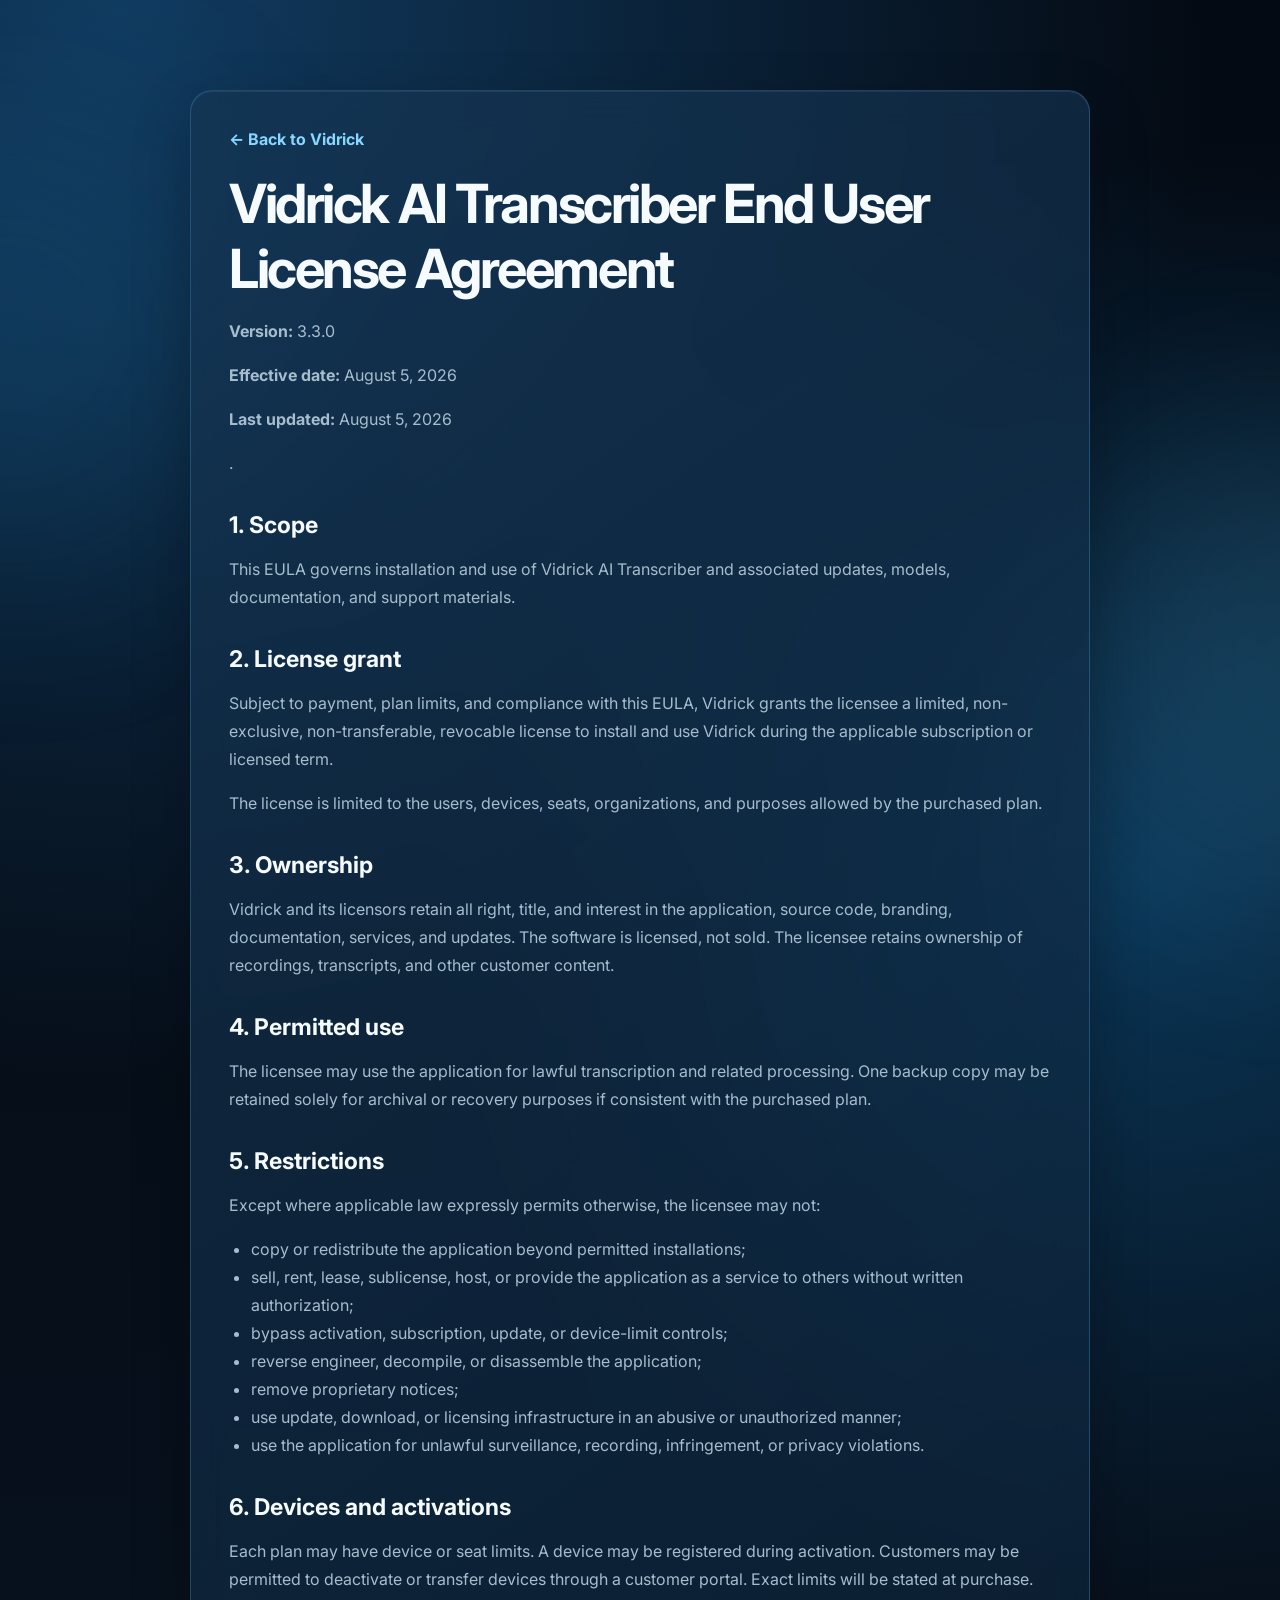
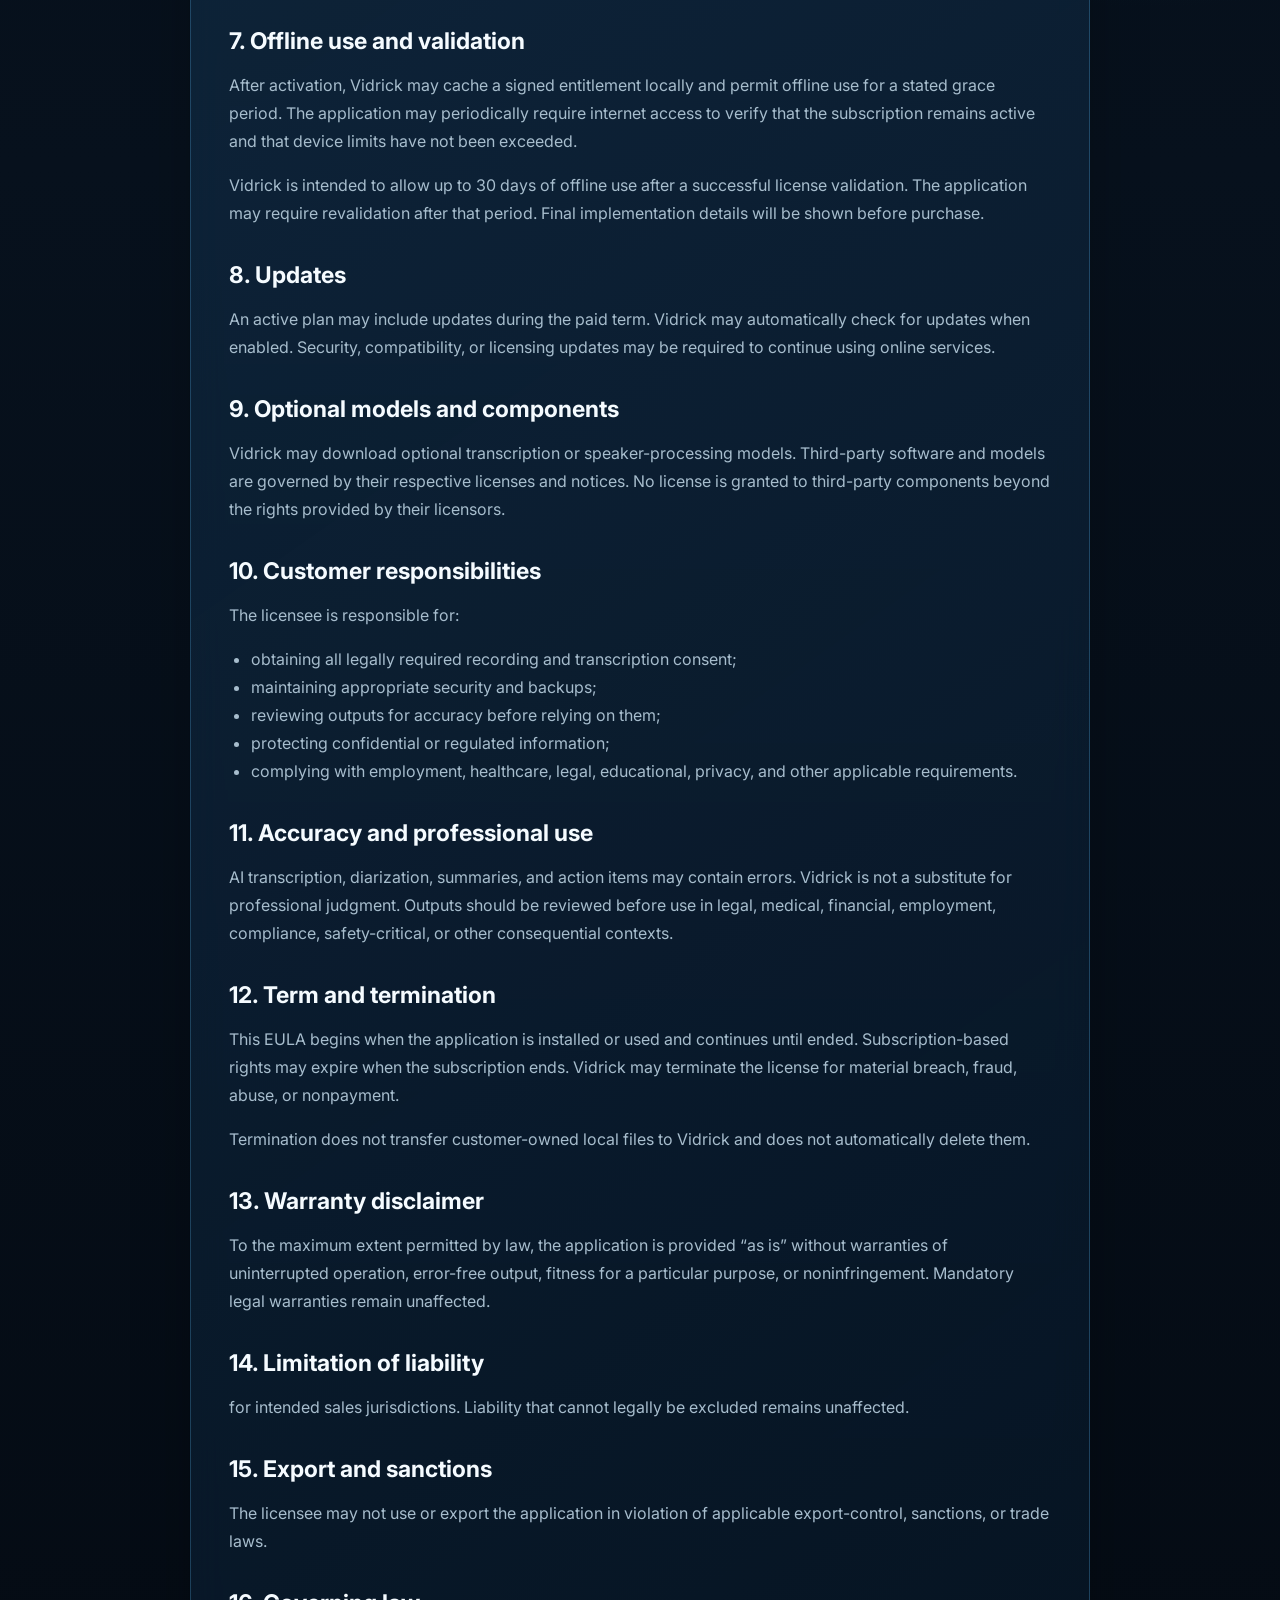
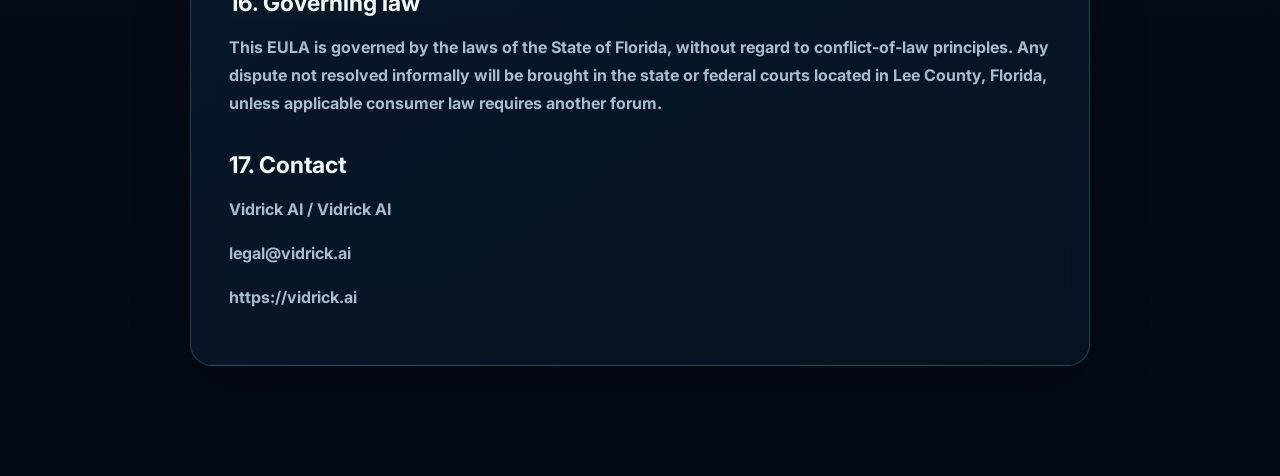
==== eula.html @ 9944ef22 "Add files via upload" ====
<!doctype html>
<html lang="en">
<head>
  <meta charset="utf-8">
  <meta name="viewport" content="width=device-width,initial-scale=1">
  <title>End User License Agreement | Vidrick</title>
  <meta name="theme-color" content="#07111d">
  <link rel="preconnect" href="https://fonts.googleapis.com">
  <link rel="preconnect" href="https://fonts.gstatic.com" crossorigin>
  <link href="https://fonts.googleapis.com/css2?family=Inter:wght@400;500;600;700;800&display=swap" rel="stylesheet">
  <link rel="stylesheet" href="styles.css">
</head>
<body>
  <div class="ambient ambient-one"></div>
  <div class="ambient ambient-two"></div>
  <main class="legal-page shell">
    <article class="legal-card glass">
      <a class="legal-back" href="index.html">← Back to Vidrick</a>
      <h1>Vidrick AI Transcriber End User License Agreement</h1>
<p><strong>Version:</strong> 3.3.0</p>
<p><strong>Effective date:</strong> August 5, 2026</p>
<p><strong>Last updated:</strong> August 5, 2026</p>
<p>.</p>
<h2>1. Scope</h2>
<p>This EULA governs installation and use of Vidrick AI Transcriber and associated updates, models, documentation, and support materials.</p>
<h2>2. License grant</h2>
<p>Subject to payment, plan limits, and compliance with this EULA, Vidrick grants the licensee a limited, non-exclusive, non-transferable, revocable license to install and use Vidrick during the applicable subscription or licensed term.</p>
<p>The license is limited to the users, devices, seats, organizations, and purposes allowed by the purchased plan.</p>
<h2>3. Ownership</h2>
<p>Vidrick and its licensors retain all right, title, and interest in the application, source code, branding, documentation, services, and updates. The software is licensed, not sold. The licensee retains ownership of recordings, transcripts, and other customer content.</p>
<h2>4. Permitted use</h2>
<p>The licensee may use the application for lawful transcription and related processing. One backup copy may be retained solely for archival or recovery purposes if consistent with the purchased plan.</p>
<h2>5. Restrictions</h2>
<p>Except where applicable law expressly permits otherwise, the licensee may not:</p>
<ul>
<li>copy or redistribute the application beyond permitted installations;</li>
<li>sell, rent, lease, sublicense, host, or provide the application as a service to others without written authorization;</li>
<li>bypass activation, subscription, update, or device-limit controls;</li>
<li>reverse engineer, decompile, or disassemble the application;</li>
<li>remove proprietary notices;</li>
<li>use update, download, or licensing infrastructure in an abusive or unauthorized manner;</li>
<li>use the application for unlawful surveillance, recording, infringement, or privacy violations.</li>
</ul>
<h2>6. Devices and activations</h2>
<p>Each plan may have device or seat limits. A device may be registered during activation. Customers may be permitted to deactivate or transfer devices through a customer portal. Exact limits will be stated at purchase.</p>
<h2>7. Offline use and validation</h2>
<p>After activation, Vidrick may cache a signed entitlement locally and permit offline use for a stated grace period. The application may periodically require internet access to verify that the subscription remains active and that device limits have not been exceeded.</p>
<p>Vidrick is intended to allow up to 30 days of offline use after a successful license validation. The application may require revalidation after that period. Final implementation details will be shown before purchase.</p>
<h2>8. Updates</h2>
<p>An active plan may include updates during the paid term. Vidrick may automatically check for updates when enabled. Security, compatibility, or licensing updates may be required to continue using online services.</p>
<h2>9. Optional models and components</h2>
<p>Vidrick may download optional transcription or speaker-processing models. Third-party software and models are governed by their respective licenses and notices. No license is granted to third-party components beyond the rights provided by their licensors.</p>
<h2>10. Customer responsibilities</h2>
<p>The licensee is responsible for:</p>
<ul>
<li>obtaining all legally required recording and transcription consent;</li>
<li>maintaining appropriate security and backups;</li>
<li>reviewing outputs for accuracy before relying on them;</li>
<li>protecting confidential or regulated information;</li>
<li>complying with employment, healthcare, legal, educational, privacy, and other applicable requirements.</li>
</ul>
<h2>11. Accuracy and professional use</h2>
<p>AI transcription, diarization, summaries, and action items may contain errors. Vidrick is not a substitute for professional judgment. Outputs should be reviewed before use in legal, medical, financial, employment, compliance, safety-critical, or other consequential contexts.</p>
<h2>12. Term and termination</h2>
<p>This EULA begins when the application is installed or used and continues until ended. Subscription-based rights may expire when the subscription ends. Vidrick may terminate the license for material breach, fraud, abuse, or nonpayment.</p>
<p>Termination does not transfer customer-owned local files to Vidrick and does not automatically delete them.</p>
<h2>13. Warranty disclaimer</h2>
<p>To the maximum extent permitted by law, the application is provided “as is” without warranties of uninterrupted operation, error-free output, fitness for a particular purpose, or noninfringement. Mandatory legal warranties remain unaffected.</p>
<h2>14. Limitation of liability</h2>
<p>for intended sales jurisdictions. Liability that cannot legally be excluded remains unaffected.</p>
<h2>15. Export and sanctions</h2>
<p>The licensee may not use or export the application in violation of applicable export-control, sanctions, or trade laws.</p>
<h2>16. Governing law</h2>
<p><strong>This EULA is governed by the laws of the State of Florida, without regard to conflict-of-law principles. Any dispute not resolved informally will be brought in the state or federal courts located in Lee County, Florida, unless applicable consumer law requires another forum.</strong></p>
<h2>17. Contact</h2>
<p><strong>Vidrick AI / Vidrick AI</strong></p>
<p><strong>legal@vidrick.ai</strong></p>
<p><strong>https://vidrick.ai</strong></p>
    </article>
  </main>
</body>
</html>
---- styles.css ----
*{box-sizing:border-box}html{scroll-behavior:smooth}body{margin:0;background:radial-gradient(circle at 10% 0,#113b60 0,transparent 28%),radial-gradient(circle at 90% 24%,#0b3657 0,transparent 24%),linear-gradient(180deg,#040a13,#07111d 48%,#040a12);color:#f5fbff;font-family:Inter,Segoe UI,sans-serif;overflow-x:hidden}a{color:inherit;text-decoration:none}.shell{width:min(1180px,calc(100% - 40px));margin:auto}.ambient{position:fixed;width:460px;height:460px;border-radius:50%;filter:blur(110px);opacity:.13;z-index:-1}.ambient-one{background:#279ee5;left:-220px;top:12%}.ambient-two{background:#6ad8ff;right:-250px;top:48%}.nav{position:sticky;top:16px;z-index:50;margin-top:16px;min-height:72px;padding:12px 14px 12px 18px;display:flex;align-items:center;justify-content:space-between;border:1px solid rgba(83,157,204,.38);border-radius:22px;background:rgba(5,14,25,.76);backdrop-filter:blur(22px) saturate(130%);box-shadow:0 18px 50px rgba(0,0,0,.34)}.brand{display:flex;align-items:center;gap:11px}.brand-mark{display:grid;place-items:center;width:42px;height:42px;border:1px solid #4c9bca;border-radius:13px;background:linear-gradient(145deg,#235d8655,#0e314f88);color:#e8f8ff;font-size:22px;font-weight:800}.brand-copy strong,.brand-copy small{display:block}.brand-copy strong{font-size:15px}.brand-copy small{margin-top:2px;color:#8da9be;font-size:11px}.nav-links{display:flex;gap:22px;color:#b7c9d7;font-size:13px}.nav-links a:hover{color:white}.button{display:inline-flex;align-items:center;justify-content:center;min-height:48px;padding:0 20px;border:1px solid #7cd7ff;border-radius:14px;background:linear-gradient(#65ccff,#2898db);color:#03121d;font-weight:800;box-shadow:inset 0 1px rgba(255,255,255,.55),0 14px 34px rgba(43,143,207,.24);transition:.2s}.button:hover{transform:translateY(-2px)}.button-small{min-height:42px;padding:0 15px}.button-secondary{background:rgba(15,42,69,.72);color:#eaf8ff;border-color:#2d6486;box-shadow:none}.hero{display:grid;grid-template-columns:.9fr 1.1fr;gap:58px;align-items:center;min-height:780px;padding:105px 0 88px}.eyebrow{color:#81d5ff;font-size:12px;font-weight:800;letter-spacing:.08em;text-transform:uppercase}.hero h1,.section-copy h2,.section-heading h2,.final-cta h2{margin:20px 0 0;font-size:clamp(42px,5vw,70px);line-height:.98;letter-spacing:-.055em}.hero h1 span{display:block;margin-top:8px;background:linear-gradient(90deg,#effbff,#74d2ff,#3a9ce3);-webkit-background-clip:text;color:transparent}.hero-copy>p,.section-copy>p,.section-heading>p,.final-cta p{color:#9db4c6;font-size:17px;line-height:1.72}.hero-actions{display:flex;gap:12px;margin-top:32px}.trust-row{display:flex;flex-wrap:wrap;gap:18px;margin-top:24px;color:#98afc1;font-size:13px}.screenshot-frame{position:relative;padding:8px;border:1px solid rgba(93,176,225,.4);border-radius:24px;background:linear-gradient(145deg,rgba(27,63,96,.55),rgba(7,22,38,.55));box-shadow:0 35px 100px rgba(0,0,0,.48),inset 0 1px rgba(255,255,255,.08);backdrop-filter:blur(18px)}.screenshot-frame:before{content:"";position:absolute;inset:10% 12%;background:#38a9ea55;filter:blur(70px);z-index:-1}.screenshot-frame img{display:block;width:100%;border-radius:18px}.hero-shot{transform:perspective(1200px) rotateY(-2.4deg)}.proof-strip{display:grid;grid-template-columns:repeat(4,1fr);gap:1px;margin-top:10px;border:1px solid #183f5a;border-radius:18px;overflow:hidden;background:#173c55}.proof-strip span{padding:18px;background:#071b2c;color:#7fa9c3;text-align:center;font-size:12px;font-weight:700}.feature-section{display:grid;grid-template-columns:.8fr 1.2fr;gap:58px;align-items:center;padding:120px 0}.feature-section.reverse{grid-template-columns:1.2fr .8fr}.feature-section.reverse .section-copy{order:2}.section-copy h2,.section-heading h2,.final-cta h2{font-size:clamp(34px,4vw,54px);line-height:1.05}.feature-list{display:grid;gap:11px;margin:26px 0 0;padding:0;list-style:none;color:#a7bdcd}.feature-list li:before{content:"✓";margin-right:9px;color:#68d1ff}.showcase{padding:110px 0}.section-heading{max-width:760px;margin-bottom:46px}.wide-shot{padding:10px}.privacy-grid{display:grid;grid-template-columns:repeat(4,1fr);gap:16px;padding:40px 0 110px}.glass{border:1px solid rgba(77,157,205,.32);border-radius:22px;background:linear-gradient(145deg,rgba(21,53,83,.72),rgba(7,23,40,.62));box-shadow:inset 0 1px rgba(255,255,255,.07),0 22px 60px rgba(0,0,0,.24);backdrop-filter:blur(18px)}.privacy-grid article{padding:24px}.privacy-grid .icon{font-size:24px}.privacy-grid h3{margin:18px 0 0}.privacy-grid p{color:#90a8bb;line-height:1.6}.before-after{padding:110px 0}.compare-cards{display:grid;grid-template-columns:1fr auto 1fr;gap:18px;align-items:center}.compare-cards article{padding:25px}.compare-label{color:#7fd5ff;font-size:11px;font-weight:800;letter-spacing:.08em;text-transform:uppercase}.compare-cards pre{white-space:pre-wrap;margin:22px 0 0;color:#b4c8d6;font-family:ui-monospace,SFMono-Regular,Consolas,monospace;line-height:1.7}.compare-arrow{color:#66cbff;font-size:30px}.highlight{border-color:#64c9fb}.pricing-section{padding:110px 0}.pricing-grid{display:grid;grid-template-columns:repeat(3,1fr);gap:18px}.price-card{position:relative;display:flex;flex-direction:column;padding:30px;transition:.22s}.price-card:hover{transform:translateY(-6px);border-color:#63cbff;box-shadow:0 28px 80px rgba(32,131,195,.22)}.price-top{display:flex;justify-content:space-between;align-items:center;gap:10px}.price-top>span{color:#76d1ff;font-size:13px;font-weight:800;letter-spacing:.08em}.price-top small{padding:6px 9px;border:1px solid #315f7c;border-radius:999px;background:#102d49;color:#8fcfee}.price{display:flex;align-items:flex-end;gap:8px;margin-top:24px}.price strong{font-size:44px;letter-spacing:-.05em}.price span{margin-bottom:7px;color:#90a7b7}.price-card>p{min-height:72px;color:#91a9bb;line-height:1.6}.price-card ul{flex:1;display:grid;gap:12px;margin:24px 0;padding:0;list-style:none;color:#adc2d0}.price-card li:before{content:"✓";margin-right:8px;color:#68d1ff}.full{width:100%}.featured{border-color:#67cfff;transform:translateY(-12px)}.popular{position:absolute;top:-13px;right:18px;padding:7px 10px;border:1px solid #5cbce9;border-radius:999px;background:#123d5d;color:#8bdcff;font-size:10px;font-weight:800}.final-cta{display:flex;align-items:center;justify-content:space-between;gap:36px;margin-bottom:100px;padding:42px}.final-cta>div{max-width:760px}.footer{display:grid;grid-template-columns:1fr auto 1fr;align-items:center;gap:25px;padding:32px 0 46px;border-top:1px solid #17384f}.footer p{color:#70899c;font-size:12px}.footer-links{justify-self:end;display:flex;gap:18px;color:#7892a6;font-size:12px}.reveal{opacity:0;transform:translateY(24px);transition:opacity .7s ease,transform .7s ease}.reveal.visible{opacity:1;transform:none}@media(max-width:980px){.nav-links{display:none}.hero,.feature-section,.feature-section.reverse{grid-template-columns:1fr}.feature-section.reverse .section-copy{order:0}.hero-shot{transform:none}.proof-strip{grid-template-columns:repeat(2,1fr)}.privacy-grid{grid-template-columns:repeat(2,1fr)}.pricing-grid{grid-template-columns:repeat(2,1fr)}.featured{transform:none}.final-cta{align-items:flex-start;flex-direction:column}}@media(max-width:680px){.shell{width:calc(100% - 24px)}.nav{top:8px}.hero{min-height:0;padding:76px 0 60px}.hero-actions,.trust-row{flex-direction:column}.proof-strip{grid-template-columns:1fr}.feature-section,.showcase,.before-after,.pricing-section{padding:84px 0}.privacy-grid{grid-template-columns:1fr}.compare-cards{grid-template-columns:1fr}.compare-arrow{transform:rotate(90deg);text-align:center}.pricing-grid{grid-template-columns:1fr}.featured{transform:none}.final-cta{padding:26px}.footer{grid-template-columns:1fr}.footer-links{justify-self:start}}
.nav-actions{display:flex;align-items:center;gap:10px}
.legal-page{padding:90px 0 110px}
.legal-card{max-width:900px;margin:auto;padding:38px}
.legal-card h1{margin:0 0 10px;font-size:clamp(34px,5vw,54px);letter-spacing:-.045em}
.legal-card h2{margin:34px 0 10px;font-size:23px}
.legal-card h3{margin:25px 0 8px}
.legal-card p,.legal-card li{color:#a7bdcd;line-height:1.75}
.legal-card ul{padding-left:22px}
.legal-meta{color:#7fd5ff;font-size:13px;font-weight:700}
.legal-back{display:inline-flex;margin-bottom:22px;color:#87d7ff;font-weight:700}
@media(max-width:980px){.nav-actions .button-secondary{display:none}}
@media(max-width:680px){.nav-actions{gap:6px}.nav-actions .button{padding:0 12px}}

.screenshot-frame img{
  aspect-ratio:auto;
  object-fit:contain;
  background:#07111f;
}
.hero-shot img{max-height:620px}
#settings .screenshot-frame{max-width:760px;justify-self:center}
#settings .screenshot-frame img{max-height:680px}
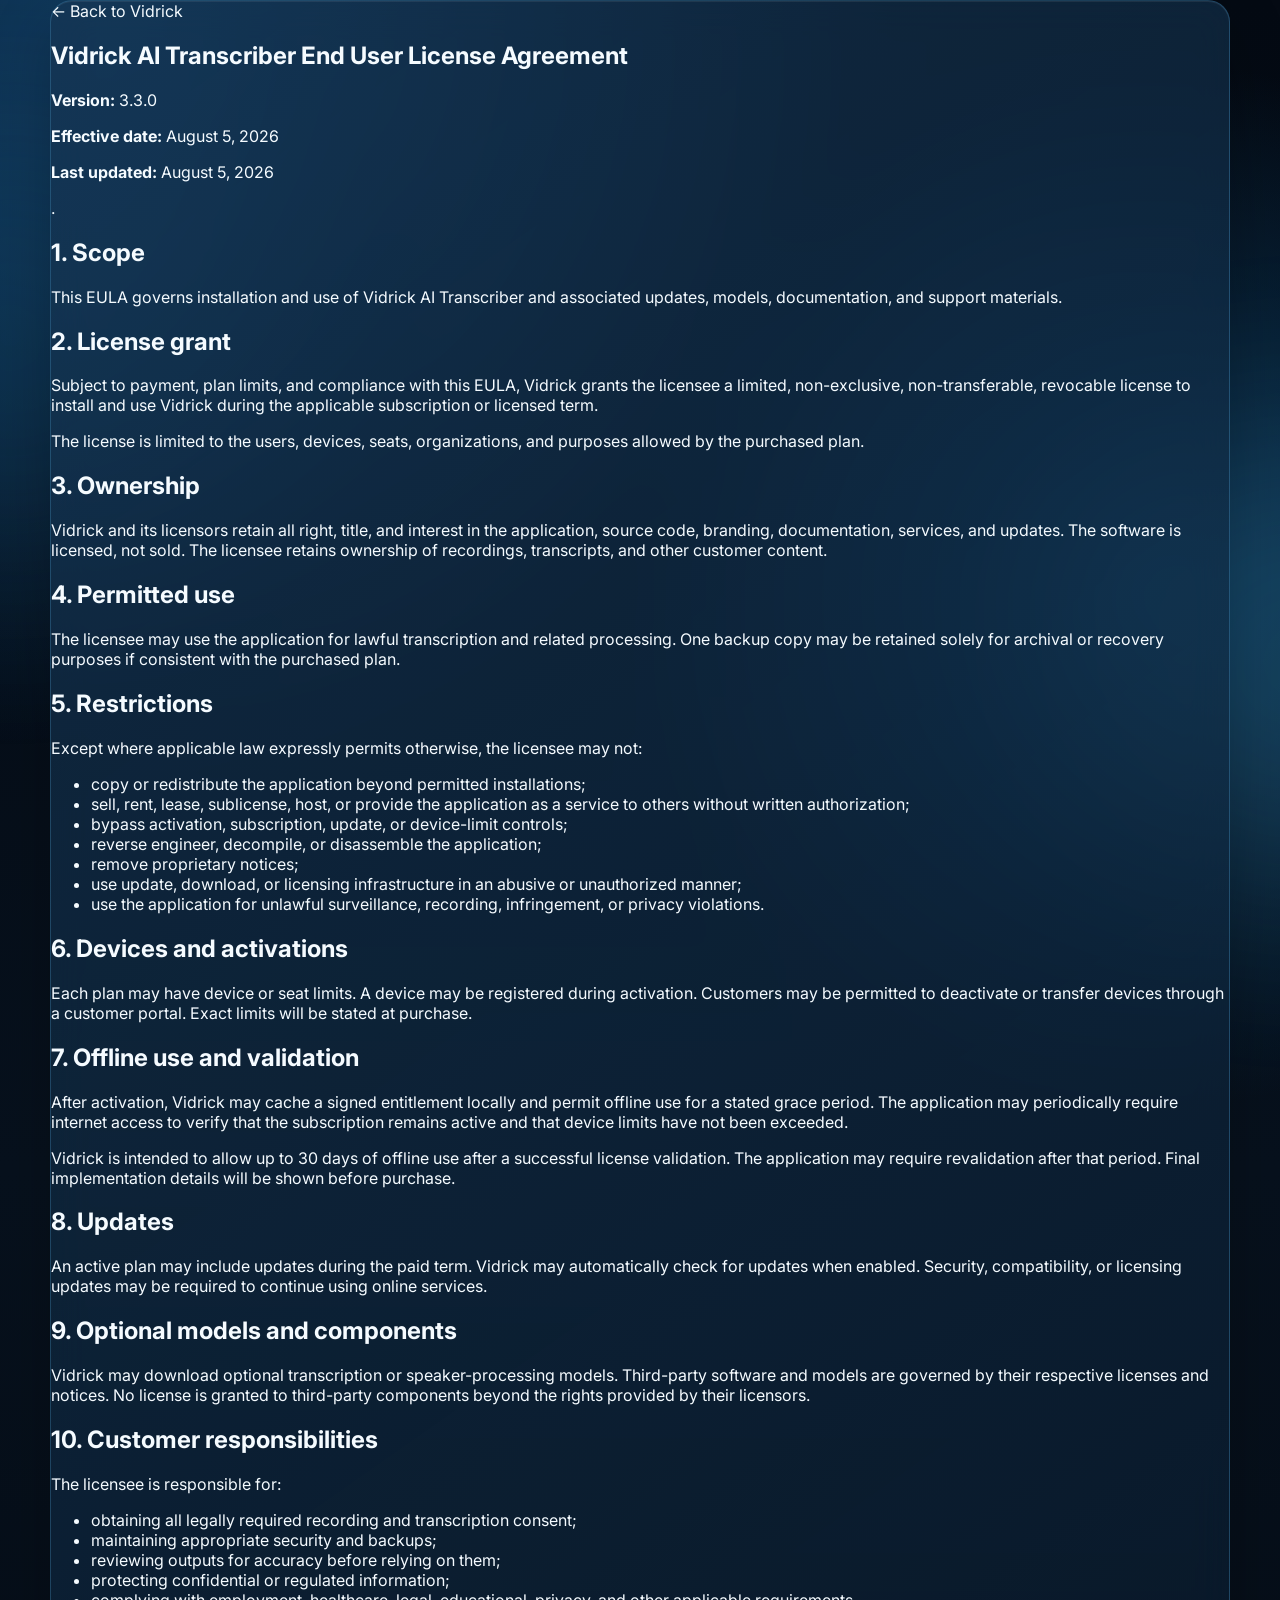
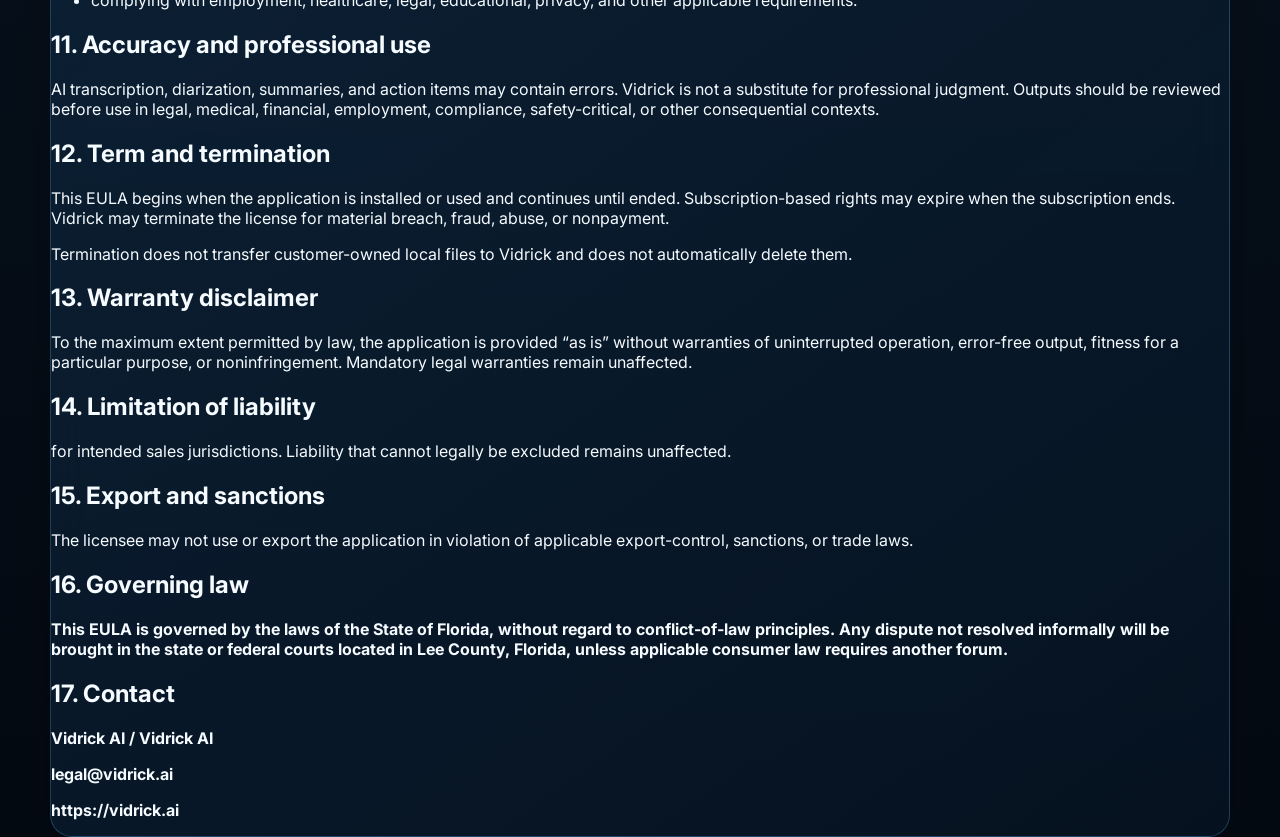
==== commit 780b6b99: "Add Google Analytics and conversion tracking" ====
--- a/eula.html
+++ b/eula.html
@@ -1,6 +1,15 @@
 <!doctype html>
 <html lang="en">
 <head>
+  <!-- Google Analytics 4 -->
+  <script async src="https://www.googletagmanager.com/gtag/js?id=G-VHGM2Q6WC8"></script>
+  <script>
+    window.dataLayer = window.dataLayer || [];
+    function gtag(){dataLayer.push(arguments);}
+    gtag('js', new Date());
+    gtag('config', 'G-VHGM2Q6WC8');
+  </script>
+
   <meta charset="utf-8">
   <meta name="viewport" content="width=device-width,initial-scale=1">
   <title>End User License Agreement | Vidrick</title>
--- a/styles.css
+++ b/styles.css
@@ -1,22 +1,2 @@
 *{box-sizing:border-box}html{scroll-behavior:smooth}body{margin:0;background:radial-gradient(circle at 10% 0,#113b60 0,transparent 28%),radial-gradient(circle at 90% 24%,#0b3657 0,transparent 24%),linear-gradient(180deg,#040a13,#07111d 48%,#040a12);color:#f5fbff;font-family:Inter,Segoe UI,sans-serif;overflow-x:hidden}a{color:inherit;text-decoration:none}.shell{width:min(1180px,calc(100% - 40px));margin:auto}.ambient{position:fixed;width:460px;height:460px;border-radius:50%;filter:blur(110px);opacity:.13;z-index:-1}.ambient-one{background:#279ee5;left:-220px;top:12%}.ambient-two{background:#6ad8ff;right:-250px;top:48%}.nav{position:sticky;top:16px;z-index:50;margin-top:16px;min-height:72px;padding:12px 14px 12px 18px;display:flex;align-items:center;justify-content:space-between;border:1px solid rgba(83,157,204,.38);border-radius:22px;background:rgba(5,14,25,.76);backdrop-filter:blur(22px) saturate(130%);box-shadow:0 18px 50px rgba(0,0,0,.34)}.brand{display:flex;align-items:center;gap:11px}.brand-mark{display:grid;place-items:center;width:42px;height:42px;border:1px solid #4c9bca;border-radius:13px;background:linear-gradient(145deg,#235d8655,#0e314f88);color:#e8f8ff;font-size:22px;font-weight:800}.brand-copy strong,.brand-copy small{display:block}.brand-copy strong{font-size:15px}.brand-copy small{margin-top:2px;color:#8da9be;font-size:11px}.nav-links{display:flex;gap:22px;color:#b7c9d7;font-size:13px}.nav-links a:hover{color:white}.button{display:inline-flex;align-items:center;justify-content:center;min-height:48px;padding:0 20px;border:1px solid #7cd7ff;border-radius:14px;background:linear-gradient(#65ccff,#2898db);color:#03121d;font-weight:800;box-shadow:inset 0 1px rgba(255,255,255,.55),0 14px 34px rgba(43,143,207,.24);transition:.2s}.button:hover{transform:translateY(-2px)}.button-small{min-height:42px;padding:0 15px}.button-secondary{background:rgba(15,42,69,.72);color:#eaf8ff;border-color:#2d6486;box-shadow:none}.hero{display:grid;grid-template-columns:.9fr 1.1fr;gap:58px;align-items:center;min-height:780px;padding:105px 0 88px}.eyebrow{color:#81d5ff;font-size:12px;font-weight:800;letter-spacing:.08em;text-transform:uppercase}.hero h1,.section-copy h2,.section-heading h2,.final-cta h2{margin:20px 0 0;font-size:clamp(42px,5vw,70px);line-height:.98;letter-spacing:-.055em}.hero h1 span{display:block;margin-top:8px;background:linear-gradient(90deg,#effbff,#74d2ff,#3a9ce3);-webkit-background-clip:text;color:transparent}.hero-copy>p,.section-copy>p,.section-heading>p,.final-cta p{color:#9db4c6;font-size:17px;line-height:1.72}.hero-actions{display:flex;gap:12px;margin-top:32px}.trust-row{display:flex;flex-wrap:wrap;gap:18px;margin-top:24px;color:#98afc1;font-size:13px}.screenshot-frame{position:relative;padding:8px;border:1px solid rgba(93,176,225,.4);border-radius:24px;background:linear-gradient(145deg,rgba(27,63,96,.55),rgba(7,22,38,.55));box-shadow:0 35px 100px rgba(0,0,0,.48),inset 0 1px rgba(255,255,255,.08);backdrop-filter:blur(18px)}.screenshot-frame:before{content:"";position:absolute;inset:10% 12%;background:#38a9ea55;filter:blur(70px);z-index:-1}.screenshot-frame img{display:block;width:100%;border-radius:18px}.hero-shot{transform:perspective(1200px) rotateY(-2.4deg)}.proof-strip{display:grid;grid-template-columns:repeat(4,1fr);gap:1px;margin-top:10px;border:1px solid #183f5a;border-radius:18px;overflow:hidden;background:#173c55}.proof-strip span{padding:18px;background:#071b2c;color:#7fa9c3;text-align:center;font-size:12px;font-weight:700}.feature-section{display:grid;grid-template-columns:.8fr 1.2fr;gap:58px;align-items:center;padding:120px 0}.feature-section.reverse{grid-template-columns:1.2fr .8fr}.feature-section.reverse .section-copy{order:2}.section-copy h2,.section-heading h2,.final-cta h2{font-size:clamp(34px,4vw,54px);line-height:1.05}.feature-list{display:grid;gap:11px;margin:26px 0 0;padding:0;list-style:none;color:#a7bdcd}.feature-list li:before{content:"✓";margin-right:9px;color:#68d1ff}.showcase{padding:110px 0}.section-heading{max-width:760px;margin-bottom:46px}.wide-shot{padding:10px}.privacy-grid{display:grid;grid-template-columns:repeat(4,1fr);gap:16px;padding:40px 0 110px}.glass{border:1px solid rgba(77,157,205,.32);border-radius:22px;background:linear-gradient(145deg,rgba(21,53,83,.72),rgba(7,23,40,.62));box-shadow:inset 0 1px rgba(255,255,255,.07),0 22px 60px rgba(0,0,0,.24);backdrop-filter:blur(18px)}.privacy-grid article{padding:24px}.privacy-grid .icon{font-size:24px}.privacy-grid h3{margin:18px 0 0}.privacy-grid p{color:#90a8bb;line-height:1.6}.before-after{padding:110px 0}.compare-cards{display:grid;grid-template-columns:1fr auto 1fr;gap:18px;align-items:center}.compare-cards article{padding:25px}.compare-label{color:#7fd5ff;font-size:11px;font-weight:800;letter-spacing:.08em;text-transform:uppercase}.compare-cards pre{white-space:pre-wrap;margin:22px 0 0;color:#b4c8d6;font-family:ui-monospace,SFMono-Regular,Consolas,monospace;line-height:1.7}.compare-arrow{color:#66cbff;font-size:30px}.highlight{border-color:#64c9fb}.pricing-section{padding:110px 0}.pricing-grid{display:grid;grid-template-columns:repeat(3,1fr);gap:18px}.price-card{position:relative;display:flex;flex-direction:column;padding:30px;transition:.22s}.price-card:hover{transform:translateY(-6px);border-color:#63cbff;box-shadow:0 28px 80px rgba(32,131,195,.22)}.price-top{display:flex;justify-content:space-between;align-items:center;gap:10px}.price-top>span{color:#76d1ff;font-size:13px;font-weight:800;letter-spacing:.08em}.price-top small{padding:6px 9px;border:1px solid #315f7c;border-radius:999px;background:#102d49;color:#8fcfee}.price{display:flex;align-items:flex-end;gap:8px;margin-top:24px}.price strong{font-size:44px;letter-spacing:-.05em}.price span{margin-bottom:7px;color:#90a7b7}.price-card>p{min-height:72px;color:#91a9bb;line-height:1.6}.price-card ul{flex:1;display:grid;gap:12px;margin:24px 0;padding:0;list-style:none;color:#adc2d0}.price-card li:before{content:"✓";margin-right:8px;color:#68d1ff}.full{width:100%}.featured{border-color:#67cfff;transform:translateY(-12px)}.popular{position:absolute;top:-13px;right:18px;padding:7px 10px;border:1px solid #5cbce9;border-radius:999px;background:#123d5d;color:#8bdcff;font-size:10px;font-weight:800}.final-cta{display:flex;align-items:center;justify-content:space-between;gap:36px;margin-bottom:100px;padding:42px}.final-cta>div{max-width:760px}.footer{display:grid;grid-template-columns:1fr auto 1fr;align-items:center;gap:25px;padding:32px 0 46px;border-top:1px solid #17384f}.footer p{color:#70899c;font-size:12px}.footer-links{justify-self:end;display:flex;gap:18px;color:#7892a6;font-size:12px}.reveal{opacity:0;transform:translateY(24px);transition:opacity .7s ease,transform .7s ease}.reveal.visible{opacity:1;transform:none}@media(max-width:980px){.nav-links{display:none}.hero,.feature-section,.feature-section.reverse{grid-template-columns:1fr}.feature-section.reverse .section-copy{order:0}.hero-shot{transform:none}.proof-strip{grid-template-columns:repeat(2,1fr)}.privacy-grid{grid-template-columns:repeat(2,1fr)}.pricing-grid{grid-template-columns:repeat(2,1fr)}.featured{transform:none}.final-cta{align-items:flex-start;flex-direction:column}}@media(max-width:680px){.shell{width:calc(100% - 24px)}.nav{top:8px}.hero{min-height:0;padding:76px 0 60px}.hero-actions,.trust-row{flex-direction:column}.proof-strip{grid-template-columns:1fr}.feature-section,.showcase,.before-after,.pricing-section{padding:84px 0}.privacy-grid{grid-template-columns:1fr}.compare-cards{grid-template-columns:1fr}.compare-arrow{transform:rotate(90deg);text-align:center}.pricing-grid{grid-template-columns:1fr}.featured{transform:none}.final-cta{padding:26px}.footer{grid-template-columns:1fr}.footer-links{justify-self:start}}
-.nav-actions{display:flex;align-items:center;gap:10px}
-.legal-page{padding:90px 0 110px}
-.legal-card{max-width:900px;margin:auto;padding:38px}
-.legal-card h1{margin:0 0 10px;font-size:clamp(34px,5vw,54px);letter-spacing:-.045em}
-.legal-card h2{margin:34px 0 10px;font-size:23px}
-.legal-card h3{margin:25px 0 8px}
-.legal-card p,.legal-card li{color:#a7bdcd;line-height:1.75}
-.legal-card ul{padding-left:22px}
-.legal-meta{color:#7fd5ff;font-size:13px;font-weight:700}
-.legal-back{display:inline-flex;margin-bottom:22px;color:#87d7ff;font-weight:700}
-@media(max-width:980px){.nav-actions .button-secondary{display:none}}
-@media(max-width:680px){.nav-actions{gap:6px}.nav-actions .button{padding:0 12px}}
-
-.screenshot-frame img{
-  aspect-ratio:auto;
-  object-fit:contain;
-  background:#07111f;
-}
-.hero-shot img{max-height:620px}
-#settings .screenshot-frame{max-width:760px;justify-self:center}
-#settings .screenshot-frame img{max-height:680px}
+.nav-actions{display:flex;align-items:center;gap:10px}@media(max-width:680px){.nav-actions{gap:7px}.nav-actions .button-secondary{display:none}}
